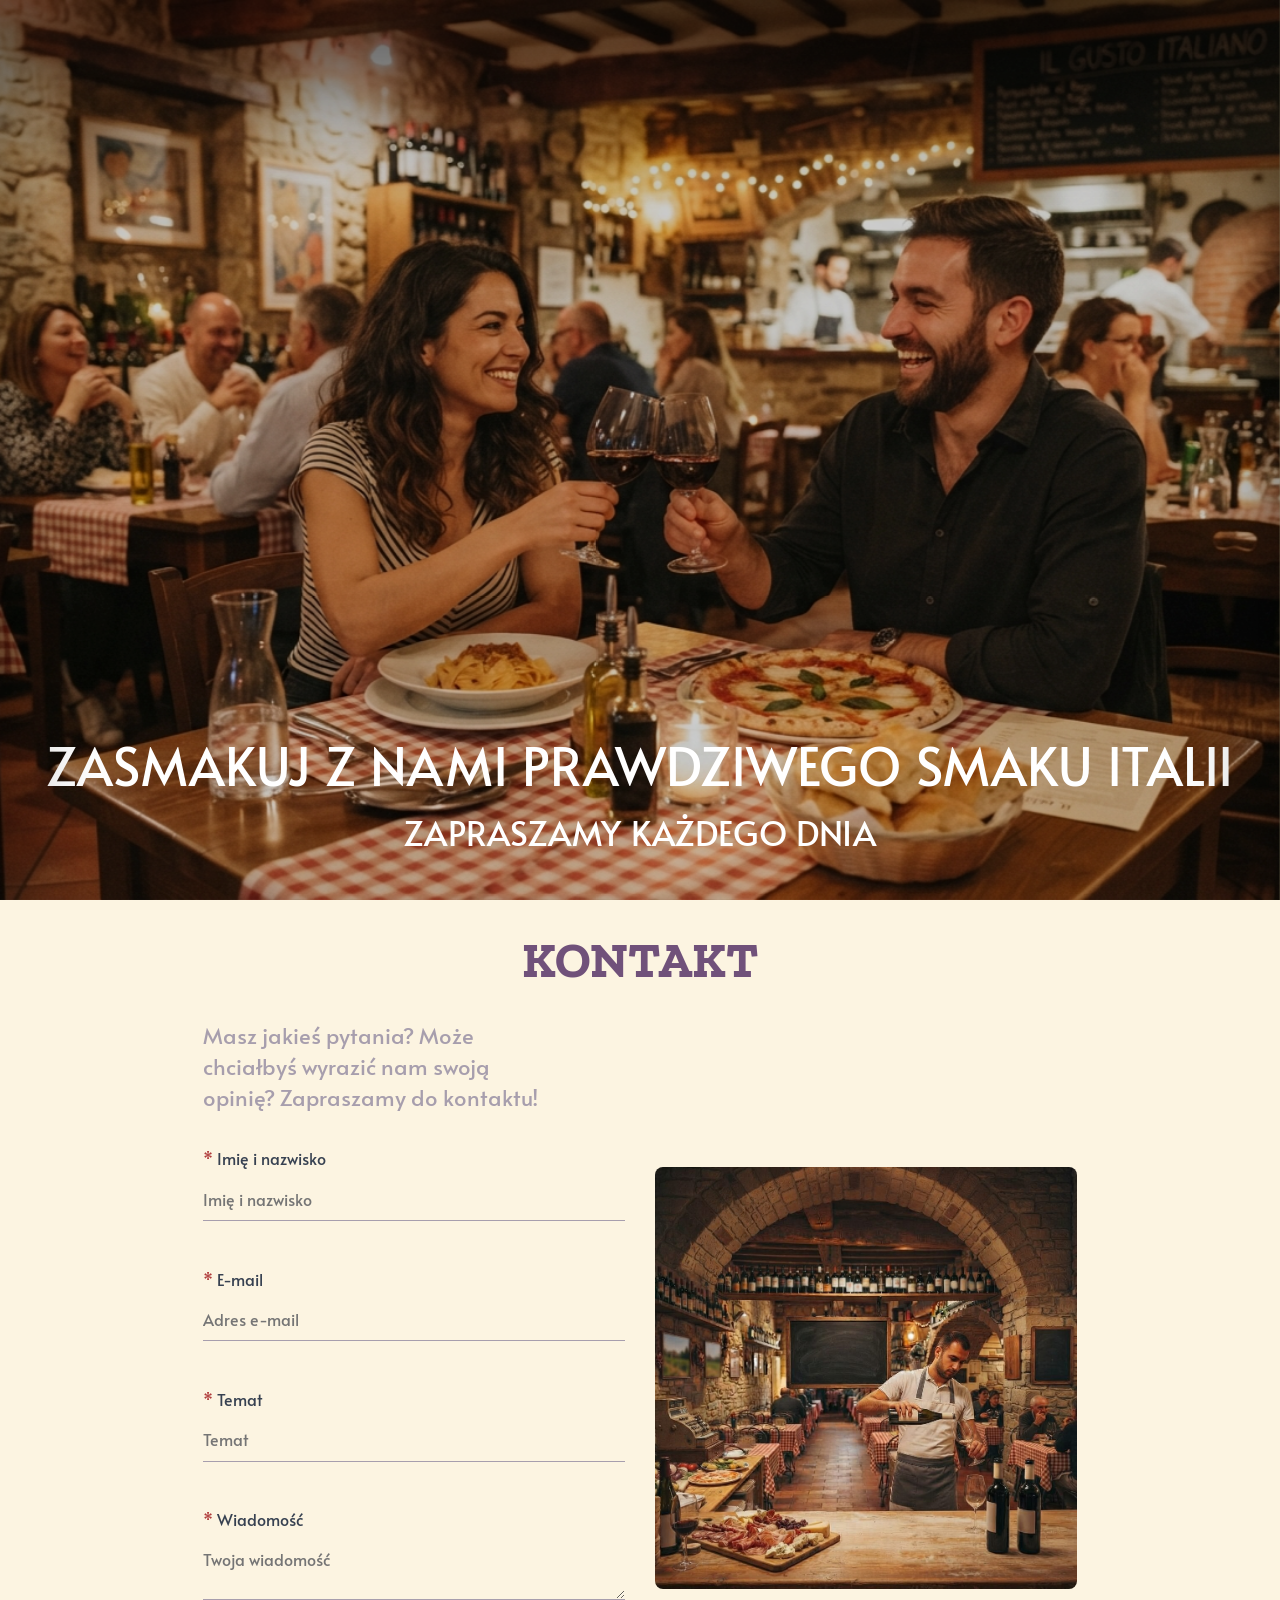
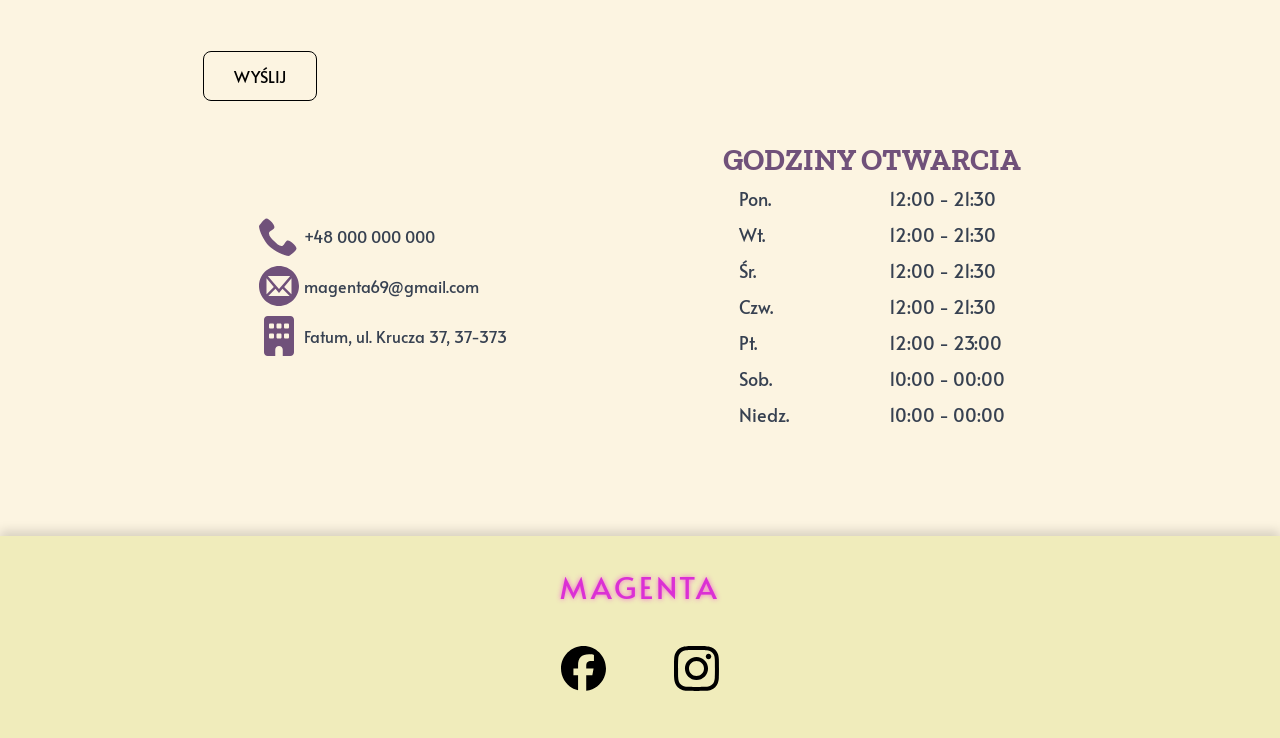
==== kontakt/index.html @ 62979a84 "v1" ====
<!DOCTYPE html>
<html lang="pl-PL">

    <head><meta charset="UTF-8">
        
        <meta name="viewport" content="width=device-width, initial-scale=1">
                    <link rel="stylesheet" href="https://portfoliosj.github.io/Restauracja-MAGENTA/wp-content/plugins/breakdance/plugin/themeless/normalize.min.css">
                <title>MAGENTA – Kontakt – MAGENTA</title>
<meta name="robots" content="max-image-preview:large">


<style id="wp-img-auto-sizes-contain-inline-css">
img:is([sizes=auto i],[sizes^="auto," i]){contain-intrinsic-size:3000px 1500px}
/*# sourceURL=wp-img-auto-sizes-contain-inline-css */
</style>
<style id="wp-emoji-styles-inline-css">

	img.wp-smiley, img.emoji {
		display: inline !important;
		border: none !important;
		box-shadow: none !important;
		height: 1em !important;
		width: 1em !important;
		margin: 0 0.07em !important;
		vertical-align: -0.1em !important;
		background: none !important;
		padding: 0 !important;
	}
/*# sourceURL=wp-emoji-styles-inline-css */
</style>
<style id="wp-block-library-inline-css">
:root{--wp-block-synced-color:#7a00df;--wp-block-synced-color--rgb:122,0,223;--wp-bound-block-color:var(--wp-block-synced-color);--wp-editor-canvas-background:#ddd;--wp-admin-theme-color:#007cba;--wp-admin-theme-color--rgb:0,124,186;--wp-admin-theme-color-darker-10:#006ba1;--wp-admin-theme-color-darker-10--rgb:0,107,160.5;--wp-admin-theme-color-darker-20:#005a87;--wp-admin-theme-color-darker-20--rgb:0,90,135;--wp-admin-border-width-focus:2px}@media (min-resolution:192dpi){:root{--wp-admin-border-width-focus:1.5px}}.wp-element-button{cursor:pointer}:root .has-very-light-gray-background-color{background-color:#eee}:root .has-very-dark-gray-background-color{background-color:#313131}:root .has-very-light-gray-color{color:#eee}:root .has-very-dark-gray-color{color:#313131}:root .has-vivid-green-cyan-to-vivid-cyan-blue-gradient-background{background:linear-gradient(135deg,#00d084,#0693e3)}:root .has-purple-crush-gradient-background{background:linear-gradient(135deg,#34e2e4,#4721fb 50%,#ab1dfe)}:root .has-hazy-dawn-gradient-background{background:linear-gradient(135deg,#faaca8,#dad0ec)}:root .has-subdued-olive-gradient-background{background:linear-gradient(135deg,#fafae1,#67a671)}:root .has-atomic-cream-gradient-background{background:linear-gradient(135deg,#fdd79a,#004a59)}:root .has-nightshade-gradient-background{background:linear-gradient(135deg,#330968,#31cdcf)}:root .has-midnight-gradient-background{background:linear-gradient(135deg,#020381,#2874fc)}:root{--wp--preset--font-size--normal:16px;--wp--preset--font-size--huge:42px}.has-regular-font-size{font-size:1em}.has-larger-font-size{font-size:2.625em}.has-normal-font-size{font-size:var(--wp--preset--font-size--normal)}.has-huge-font-size{font-size:var(--wp--preset--font-size--huge)}:root .has-text-align-center{text-align:center}:root .has-text-align-left{text-align:left}:root .has-text-align-right{text-align:right}.has-fit-text{white-space:nowrap!important}#end-resizable-editor-section{display:none}.aligncenter{clear:both}.items-justified-left{justify-content:flex-start}.items-justified-center{justify-content:center}.items-justified-right{justify-content:flex-end}.items-justified-space-between{justify-content:space-between}.screen-reader-text{word-wrap:normal!important;border:0;clip-path:inset(50%);height:1px;margin:-1px;overflow:hidden;padding:0;position:absolute;width:1px;word-break:normal!important}.screen-reader-text:focus{background-color:#ddd;clip-path:none;color:#444;display:block;font-size:1em;height:auto;left:5px;line-height:normal;padding:15px 23px 14px;text-decoration:none;top:5px;width:auto;z-index:100000}html :where(.has-border-color){border-style:solid}html :where([style^=border-color],[style*=";border-color"],[style*="; border-color"]){border-style:solid}html :where([style^=border-top-color],[style*=";border-top-color"],[style*="; border-top-color"]){border-top-style:solid}html :where([style^=border-right-color],[style*=";border-right-color"],[style*="; border-right-color"]){border-right-style:solid}html :where([style^=border-bottom-color],[style*=";border-bottom-color"],[style*="; border-bottom-color"]){border-bottom-style:solid}html :where([style^=border-left-color],[style*=";border-left-color"],[style*="; border-left-color"]){border-left-style:solid}html :where([style^=border-width],[style*=";border-width"],[style*="; border-width"]){border-style:solid}html :where([style^=border-top-width],[style*=";border-top-width"],[style*="; border-top-width"]){border-top-style:solid}html :where([style^=border-right-width],[style*=";border-right-width"],[style*="; border-right-width"]){border-right-style:solid}html :where([style^=border-bottom-width],[style*=";border-bottom-width"],[style*="; border-bottom-width"]){border-bottom-style:solid}html :where([style^=border-left-width],[style*=";border-left-width"],[style*="; border-left-width"]){border-left-style:solid}html :where(img[class*=wp-image-]){height:auto;max-width:100%}:where(figure){margin:0 0 1em}html :where(.is-position-sticky){--wp-admin--admin-bar--position-offset:var(--wp-admin--admin-bar--height,0px)}@media screen and (max-width:600px){html :where(.is-position-sticky){--wp-admin--admin-bar--position-offset:0px}}
/*# sourceURL=/wp-includes/css/dist/block-library/common.min.css */
</style>
<style id="classic-theme-styles-inline-css">
/*! This file is auto-generated */
.wp-block-button__link{color:#fff;background-color:#32373c;border-radius:9999px;box-shadow:none;text-decoration:none;padding:calc(.667em + 2px) calc(1.333em + 2px);font-size:1.125em}.wp-block-file__button{background:#32373c;color:#fff;text-decoration:none}
/*# sourceURL=/wp-includes/css/classic-themes.min.css */
</style>


<link rel="stylesheet" id="foobox-free-min-css" href="https://portfoliosj.github.io/Restauracja-MAGENTA/wp-content/plugins/foobox-image-lightbox/free/css/foobox.free.min.css?ver=2.8.5" media="all">
<script id="jquery-core-js" src="https://portfoliosj.github.io/Restauracja-MAGENTA/wp-includes/js/jquery/jquery.min.js?ver=3.7.1"></script>
<script id="jquery-migrate-js" src="https://portfoliosj.github.io/Restauracja-MAGENTA/wp-includes/js/jquery/jquery-migrate.min.js?ver=3.4.1"></script>
<script id="foobox-free-min-js-before">
/* Run FooBox FREE (v2.8.5) */
var FOOBOX = window.FOOBOX = {
	ready: true,
	disableOthers: false,
	o: {wordpress: { enabled: true }, countMessage:'image %index of %total', captions: { dataTitle: ["captionTitle","title"], dataDesc: ["captionDesc","description"] }, rel: '', excludes:'.fbx-link,.nofoobox,.nolightbox,a[href*="pinterest.com/pin/create/button/"]', affiliate : { enabled: false }},
	selectors: [
		".gallery", ".wp-block-gallery", ".wp-caption", ".wp-block-image", "a:has(img[class*=wp-image-])", ".foobox"
	],
	pre: function( $ ){
		// Custom JavaScript (Pre)
		
	},
	post: function( $ ){
		// Custom JavaScript (Post)
		
		// Custom Captions Code
		
	},
	custom: function( $ ){
		// Custom Extra JS
		
	}
};
//# sourceURL=foobox-free-min-js-before
</script>
<script id="foobox-free-min-js" src="https://portfoliosj.github.io/Restauracja-MAGENTA/wp-content/plugins/foobox-image-lightbox/free/js/foobox.free.min.js?ver=2.8.5"></script>
<link rel="EditURI" type="application/rsd+xml" title="RSD" href="https://portfoliosj.github.io/Restauracja-MAGENTA/xmlrpc.php?rsd">
<meta name="generator" content="WordPress 7.1.3">
<link rel="canonical" href="https://portfoliosj.github.io/Restauracja-MAGENTA/kontakt/">
<link rel="shortlink" href="https://portfoliosj.github.io/Restauracja-MAGENTA/?p=93">
<!-- [HEADER ASSETS] -->
<link rel="stylesheet" href="https://portfoliosj.github.io/Restauracja-MAGENTA/wp-content/plugins/breakdance/subplugins/breakdance-elements/dependencies-files/breakdance-fancy-background@1/fancy-background.css?bd_ver=2.8.3">
<link rel="stylesheet" href="https://fonts.googleapis.com/css2?family=Alata:ital,wght@0,100;0,200;0,300;0,400;0,500;0,600;0,700;0,800;0,900;1,100;1,200;1,300;1,400;1,500;1,600;1,700;1,800;1,900&amp;family=Zilla%20Slab:ital,wght@0,100;0,200;0,300;0,400;0,500;0,600;0,700;0,800;0,900;1,100;1,200;1,300;1,400;1,500;1,600;1,700;1,800;1,900&amp;display=swap">

<link rel="stylesheet" href="https://portfoliosj.github.io/Restauracja-MAGENTA/wp-content/uploads/breakdance/css/post-93-defaults.css?v=ee587053d0c31932389f8950aab80bf2">

<link rel="stylesheet" href="https://portfoliosj.github.io/Restauracja-MAGENTA/wp-content/uploads/breakdance/css/global-settings.css?v=1c779f2e57ecacdc79f37969799a3d61">

<link rel="stylesheet" href="https://portfoliosj.github.io/Restauracja-MAGENTA/wp-content/uploads/breakdance/css/presets.css?v=2e33ef47840b4ff902d7d8c7f5ceca90">

<link rel="stylesheet" href="https://portfoliosj.github.io/Restauracja-MAGENTA/wp-content/uploads/breakdance/css/post-93.css?v=65d6ea469371edbc947ab675342d1181">
<!-- [/EOF HEADER ASSETS] -->
    </head>
    
    <body class="wp-singular page-template-default page page-id-93 wp-theme-breakdance-zero breakdance">
                    <a href="#bde-main" class="bde-skip-link">Skip to main content</a>
        <main id="bde-main"><section id="obraz-sekcja" class="bde-section-93-107 bde-section">
              
  
  
	

  <div class="section-background-overlay"></div>


<div class="section-container"><img class="bde-image2-93-200 bde-image2" src="https://portfoliosj.github.io/Restauracja-MAGENTA/wp-content/uploads/2026/09/zdjecie1.jpg" alt="Nasza restauracja" loading="lazy" srcset="https://portfoliosj.github.io/Restauracja-MAGENTA/wp-content/uploads/2026/09/zdjecie1.jpg 1408w, https://portfoliosj.github.io/Restauracja-MAGENTA/wp-content/uploads/2026/09/zdjecie1-300x164.jpg 300w, https://portfoliosj.github.io/Restauracja-MAGENTA/wp-content/uploads/2026/09/zdjecie1-1024x559.jpg 1024w, https://portfoliosj.github.io/Restauracja-MAGENTA/wp-content/uploads/2026/09/zdjecie1-768x419.jpg 768w" sizes="(max-width: 1408px) 100vw, 1408px" data-parallax="true"><div class="bde-div-93-196 bde-div">
  
  
	



<div class="bde-text-93-110 bde-text">
Zasmakuj z nami prawdziwego smaku italii
</div><div class="bde-text-93-112 bde-text">
Zapraszamy każdego dnia
</div>
</div></div>
</section><section class="bde-section-93-202 bde-section" data-parallax="true">
  
  
	



<div class="section-container"><div class="bde-div-93-222 bde-div">
  
  
	



<div class="bde-div-93-224 bde-div">
  
  
	



<div class="bde-text-93-205 bde-text">
Magenta
</div>
</div><div class="bde-div-93-225 bde-div">
  
  
	



<div class="bde-button-93-332 bde-button">
        
    
    
    
    
            
                    
            
            

    
    
    
    
    
    <a class="breakdance-link button-atom button-atom--custom bde-button__button" href="https://portfoliosj.github.io/Restauracja-MAGENTA/menu/" target="_self" data-type="url">

    
        <span class="button-atom__text">Menu</span>

        
        
                </a>

    


</div><div class="bde-button-93-333 bde-button">
        
    
    
    
    
            
                    
            
            

    
    
    
    
    
    <a class="breakdance-link button-atom button-atom--custom bde-button__button" href="https://portfoliosj.github.io/Restauracja-MAGENTA/" target="_self" data-type="url">

    
        <span class="button-atom__text">O nas</span>

        
        
                </a>

    


</div><div class="bde-button-93-334 bde-button">
        
    
    
    
    
            
                    
            
            

    
    
    
    
    
    <a class="breakdance-link button-atom button-atom--custom bde-button__button" href="https://portfoliosj.github.io/Restauracja-MAGENTA/galeria/" target="_self" data-type="url">

    
        <span class="button-atom__text">Galeria</span>

        
        
                </a>

    


</div><div class="bde-button-93-335 bde-button">
        
    
    
    
    
            
                    
            
            

    
    
    
    
    
    <a class="breakdance-link button-atom button-atom--custom bde-button__button" href="https://portfoliosj.github.io/Restauracja-MAGENTA/kontakt/" target="_self" data-type="url">

    
        <span class="button-atom__text">Kontakt</span>

        
        
                </a>

    


</div>
</div>
</div></div>
</section><section class="bde-section-93-124 bde-section">
  
  
	



<div class="section-container"><div class="bde-text-93-125 bde-text">
Kontakt
</div><div class="bde-div-93-326 bde-div">
  
  
	



<div class="bde-div-93-327 bde-div">
  
  
	



<div class="bde-text-93-322 bde-text">
Masz jakieś pytania? Może chciałbyś wyrazić nam swoją opinię? Zapraszamy do kontaktu!
</div><div class="bde-supacode-block-93-338 bde-supacode-block">
  <form action="https://formspree.io/f/xljgpngq" method="POST">
  <label>
    Imię i nazwisko
    <br>
    <input type="text" name="imienazwisko" class="rubryka" placeholder="Imię i nazwisko" required>
  </label>
  <br>
  <label>
    E-mail
    <br>
    <input type="email" name="email" class="rubryka" placeholder="Adres e-mail" required>
  </label>
  <br>
  <label>
    Temat
    <br>
    <input type="text" name="wiadomosc" class="rubryka" placeholder="Temat" required>
  </label>
  <br>
  <label>
    Wiadomość
    <br>
    <textarea name="message" class="rubryka" placeholder="Twoja wiadomość" required></textarea>
  </label>
  <br>
  <button type="submit" class="wyslij">Wyślij</button>
</form>

    </div>
</div><img class="bde-image2-93-325 bde-image2" src="https://portfoliosj.github.io/Restauracja-MAGENTA/wp-content/uploads/2026/10/3-e1791217808745.jpg" loading="lazy" srcset="https://portfoliosj.github.io/Restauracja-MAGENTA/wp-content/uploads/2026/10/3-e1791217808745.jpg 1007w, https://portfoliosj.github.io/Restauracja-MAGENTA/wp-content/uploads/2026/10/3-e1791217808745-300x300.jpg 300w, https://portfoliosj.github.io/Restauracja-MAGENTA/wp-content/uploads/2026/10/3-e1791217808745-150x150.jpg 150w, https://portfoliosj.github.io/Restauracja-MAGENTA/wp-content/uploads/2026/10/3-e1791217808745-768x768.jpg 768w" sizes="(max-width: 1007px) 100vw, 1007px">
</div><div class="bde-div-93-305 bde-div">
  
  
	



<div class="bde-div-93-306 bde-div">
  
  
	



<div class="bde-div-93-307 bde-div">
  
  
	



<div class="bde-icon-93-308 bde-icon">

    
            <div class="bde-icon-icon breakdance-icon-atom">
    
                    <svg xmlns="http://www.w3.org/2000/svg" id="icon-phone" viewbox="0 0 32 32">
<path d="M22 20c-2 2-2 4-4 4s-4-2-6-4-4-4-4-6 2-2 4-4-4-8-6-8-6 6-6 6c0 4 4.109 12.109 8 16s12 8 16 8c0 0 6-4 6-6s-6-8-8-6z"></path>
</svg>
        
        
        
            </div>
    


</div><div class="bde-text-93-309 bde-text">
+48 000 000 000
</div>
</div><div class="bde-div-93-310 bde-div">
  
  
	



<div class="bde-icon-93-311 bde-icon">

    
            <div class="bde-icon-icon breakdance-icon-atom">
    
                    <svg xmlns="http://www.w3.org/2000/svg" id="icon-mail4" viewbox="0 0 32 32">
<path d="M16 0c-8.837 0-16 7.163-16 16s7.163 16 16 16 16-7.163 16-16-7.163-16-16-16zM8 8h16c0.286 0 0.563 0.061 0.817 0.177l-8.817 10.286-8.817-10.287c0.254-0.116 0.531-0.177 0.817-0.177zM6 22v-12c0-0.042 0.002-0.084 0.004-0.125l5.864 6.842-5.8 5.8c-0.045-0.167-0.069-0.34-0.069-0.517zM24 24h-16c-0.177 0-0.35-0.024-0.517-0.069l5.691-5.691 2.826 3.297 2.826-3.297 5.691 5.691c-0.167 0.045-0.34 0.069-0.517 0.069zM26 22c0 0.177-0.024 0.35-0.069 0.517l-5.8-5.8 5.865-6.842c0.003 0.041 0.004 0.083 0.004 0.125v12z"></path>
</svg>
        
        
        
            </div>
    


</div><div class="bde-text-93-312 bde-text">
magenta69@gmail.com
</div>
</div><div class="bde-div-93-313 bde-div">
  
  
	



<div class="bde-icon-93-314 bde-icon">

    
            <div class="bde-icon-icon breakdance-icon-atom">
    
                    <svg xmlns="http://www.w3.org/2000/svg" viewbox="0 0 384 512"><!--! Font Awesome Free 6.5.1 by @fontawesome - https://fontawesome.com License - https://fontawesome.com/license/free (Icons: CC BY 4.0, Fonts: SIL OFL 1.1, Code: MIT License) Copyright 2023 Fonticons, Inc. --><path d="M48 0C21.5 0 0 21.5 0 48V464c0 26.5 21.5 48 48 48h96V432c0-26.5 21.5-48 48-48s48 21.5 48 48v80h96c26.5 0 48-21.5 48-48V48c0-26.5-21.5-48-48-48H48zM64 240c0-8.8 7.2-16 16-16h32c8.8 0 16 7.2 16 16v32c0 8.8-7.2 16-16 16H80c-8.8 0-16-7.2-16-16V240zm112-16h32c8.8 0 16 7.2 16 16v32c0 8.8-7.2 16-16 16H176c-8.8 0-16-7.2-16-16V240c0-8.8 7.2-16 16-16zm80 16c0-8.8 7.2-16 16-16h32c8.8 0 16 7.2 16 16v32c0 8.8-7.2 16-16 16H272c-8.8 0-16-7.2-16-16V240zM80 96h32c8.8 0 16 7.2 16 16v32c0 8.8-7.2 16-16 16H80c-8.8 0-16-7.2-16-16V112c0-8.8 7.2-16 16-16zm80 16c0-8.8 7.2-16 16-16h32c8.8 0 16 7.2 16 16v32c0 8.8-7.2 16-16 16H176c-8.8 0-16-7.2-16-16V112zM272 96h32c8.8 0 16 7.2 16 16v32c0 8.8-7.2 16-16 16H272c-8.8 0-16-7.2-16-16V112c0-8.8 7.2-16 16-16z"></path></svg>
        
        
        
            </div>
    


</div><div class="bde-text-93-315 bde-text">
Fatum, ul. Krucza 37, 37-373
</div>
</div>
</div><div class="bde-div-93-316 bde-div">
  
  
	



<div class="bde-text-93-317 bde-text">
Godziny otwarcia
</div><div class="bde-div-93-318 bde-div">
  
  
	



<div class="bde-text-93-319 bde-text">
Pon.<br>Wt.<br>Śr.<br>Czw.<br>Pt.<br>Sob.<br>Niedz.<br>
</div><div class="bde-div-93-320 bde-div">
  
  
	



<div class="bde-text-93-321 bde-text">
12:00 - 21:30<br>12:00 - 21:30<br>12:00 - 21:30<br>12:00 - 21:30<br>12:00 - 23:00<br>10:00 - 00:00<br>10:00 - 00:00
</div>
</div>
</div>
</div>
</div></div>
</section><section class="bde-section-93-146 bde-section">
  
  
	



<div class="section-container"><div class="bde-text-93-147 bde-text" data-parallax="false">
MAGENTA
</div><div class="bde-div-93-150 bde-div">
  
  
	



<div class="bde-button-93-149 bde-button">
        
    
    
    
    
            
            <button type="button" class="button-atom button-atom--custom bde-button__button">
    
        <span class="button-atom__text">‎ </span>

                            
        
            </button>
    


</div><div class="bde-button-93-148 bde-button">
        
    
    
    
    
            
            <button type="button" class="button-atom button-atom--custom bde-button__button">
    
        <span class="button-atom__text">‎ </span>

                            
        
            </button>
    


</div>
</div></div>
</section></main>        <script type="speculationrules">
{"prefetch":[{"source":"document","where":{"and":[{"href_matches":"/*"},{"not":{"href_matches":["/wp-*.php","/wp-admin/*","/wp-content/uploads/*","/wp-content/*","/wp-content/plugins/*","\\\\Users\\\\szymo\\\\Local Sites\\\\moj-test\\\\app\\\\public\\\\wp-content\\\\plugins\\\\breakdance/plugin/themeless/themes/breakdance-zero/*","/*\\?(.+)"]}},{"not":{"selector_matches":"a[rel~=\"nofollow\"]"}},{"not":{"selector_matches":".no-prefetch, .no-prefetch a"}}]},"eagerness":"conservative"}]}
</script>
<style id="global-styles-inline-css">
:root{--wp--preset--aspect-ratio--square: 1;--wp--preset--aspect-ratio--4-3: 4/3;--wp--preset--aspect-ratio--3-4: 3/4;--wp--preset--aspect-ratio--3-2: 3/2;--wp--preset--aspect-ratio--2-3: 2/3;--wp--preset--aspect-ratio--16-9: 16/9;--wp--preset--aspect-ratio--9-16: 9/16;--wp--preset--color--black: #000000;--wp--preset--color--cyan-bluish-gray: #abb8c3;--wp--preset--color--white: #ffffff;--wp--preset--color--pale-pink: #f78da7;--wp--preset--color--vivid-red: #cf2e2e;--wp--preset--color--luminous-vivid-orange: #ff6900;--wp--preset--color--luminous-vivid-amber: #fcb900;--wp--preset--color--light-green-cyan: #7bdcb5;--wp--preset--color--vivid-green-cyan: #00d084;--wp--preset--color--pale-cyan-blue: #8ed1fc;--wp--preset--color--vivid-cyan-blue: #0693e3;--wp--preset--color--vivid-purple: #9b51e0;--wp--preset--gradient--vivid-cyan-blue-to-vivid-purple: linear-gradient(135deg,rgb(6,147,227) 0%,rgb(155,81,224) 100%);--wp--preset--gradient--light-green-cyan-to-vivid-green-cyan: linear-gradient(135deg,rgb(122,220,180) 0%,rgb(0,208,130) 100%);--wp--preset--gradient--luminous-vivid-amber-to-luminous-vivid-orange: linear-gradient(135deg,rgb(252,185,0) 0%,rgb(255,105,0) 100%);--wp--preset--gradient--luminous-vivid-orange-to-vivid-red: linear-gradient(135deg,rgb(255,105,0) 0%,rgb(207,46,46) 100%);--wp--preset--gradient--very-light-gray-to-cyan-bluish-gray: linear-gradient(135deg,rgb(238,238,238) 0%,rgb(169,184,195) 100%);--wp--preset--gradient--cool-to-warm-spectrum: linear-gradient(135deg,rgb(74,234,220) 0%,rgb(151,120,209) 20%,rgb(207,42,186) 40%,rgb(238,44,130) 60%,rgb(251,105,98) 80%,rgb(254,248,76) 100%);--wp--preset--gradient--blush-light-purple: linear-gradient(135deg,rgb(255,206,236) 0%,rgb(152,150,240) 100%);--wp--preset--gradient--blush-bordeaux: linear-gradient(135deg,rgb(254,205,165) 0%,rgb(254,45,45) 50%,rgb(107,0,62) 100%);--wp--preset--gradient--luminous-dusk: linear-gradient(135deg,rgb(255,203,112) 0%,rgb(199,81,192) 50%,rgb(65,88,208) 100%);--wp--preset--gradient--pale-ocean: linear-gradient(135deg,rgb(255,245,203) 0%,rgb(182,227,212) 50%,rgb(51,167,181) 100%);--wp--preset--gradient--electric-grass: linear-gradient(135deg,rgb(202,248,128) 0%,rgb(113,206,126) 100%);--wp--preset--gradient--midnight: linear-gradient(135deg,rgb(2,3,129) 0%,rgb(40,116,252) 100%);--wp--preset--font-size--small: 13px;--wp--preset--font-size--medium: 20px;--wp--preset--font-size--large: 36px;--wp--preset--font-size--x-large: 42px;--wp--preset--spacing--20: 0.44rem;--wp--preset--spacing--30: 0.67rem;--wp--preset--spacing--40: 1rem;--wp--preset--spacing--50: 1.5rem;--wp--preset--spacing--60: 2.25rem;--wp--preset--spacing--70: 3.38rem;--wp--preset--spacing--80: 5.06rem;--wp--preset--shadow--natural: 6px 6px 9px rgba(0, 0, 0, 0.2);--wp--preset--shadow--deep: 12px 12px 50px rgba(0, 0, 0, 0.4);--wp--preset--shadow--sharp: 6px 6px 0px rgba(0, 0, 0, 0.2);--wp--preset--shadow--outlined: 6px 6px 0px -3px rgb(255, 255, 255), 6px 6px rgb(0, 0, 0);--wp--preset--shadow--crisp: 6px 6px 0px rgb(0, 0, 0);}.wp-block-button{--wp--preset--dimension--25: 25%;--wp--preset--dimension--50: 50%;--wp--preset--dimension--75: 75%;--wp--preset--dimension--100: 100%;}:where(body) { margin: 0; }:where(.is-layout-flex){gap: 0.5em;}:where(.is-layout-grid){gap: 0.5em;}body .is-layout-flex{display: flex;}.is-layout-flex{flex-wrap: wrap;align-items: center;}.is-layout-flex > :is(*, div){margin: 0;}body .is-layout-grid{display: grid;}.is-layout-grid > :is(*, div){margin: 0;}body{padding-top: 0px;padding-right: 0px;padding-bottom: 0px;padding-left: 0px;}:root :where(.wp-element-button, .wp-block-button__link){background-color: #32373c;border-width: 0;color: #fff;font-family: inherit;font-size: inherit;font-style: inherit;font-weight: inherit;letter-spacing: inherit;line-height: inherit;padding-top: calc(0.667em + 2px);padding-right: calc(1.333em + 2px);padding-bottom: calc(0.667em + 2px);padding-left: calc(1.333em + 2px);text-decoration: none;text-transform: inherit;}.has-black-color{color: var(--wp--preset--color--black) !important;}.has-cyan-bluish-gray-color{color: var(--wp--preset--color--cyan-bluish-gray) !important;}.has-white-color{color: var(--wp--preset--color--white) !important;}.has-pale-pink-color{color: var(--wp--preset--color--pale-pink) !important;}.has-vivid-red-color{color: var(--wp--preset--color--vivid-red) !important;}.has-luminous-vivid-orange-color{color: var(--wp--preset--color--luminous-vivid-orange) !important;}.has-luminous-vivid-amber-color{color: var(--wp--preset--color--luminous-vivid-amber) !important;}.has-light-green-cyan-color{color: var(--wp--preset--color--light-green-cyan) !important;}.has-vivid-green-cyan-color{color: var(--wp--preset--color--vivid-green-cyan) !important;}.has-pale-cyan-blue-color{color: var(--wp--preset--color--pale-cyan-blue) !important;}.has-vivid-cyan-blue-color{color: var(--wp--preset--color--vivid-cyan-blue) !important;}.has-vivid-purple-color{color: var(--wp--preset--color--vivid-purple) !important;}.has-black-background-color{background-color: var(--wp--preset--color--black) !important;}.has-cyan-bluish-gray-background-color{background-color: var(--wp--preset--color--cyan-bluish-gray) !important;}.has-white-background-color{background-color: var(--wp--preset--color--white) !important;}.has-pale-pink-background-color{background-color: var(--wp--preset--color--pale-pink) !important;}.has-vivid-red-background-color{background-color: var(--wp--preset--color--vivid-red) !important;}.has-luminous-vivid-orange-background-color{background-color: var(--wp--preset--color--luminous-vivid-orange) !important;}.has-luminous-vivid-amber-background-color{background-color: var(--wp--preset--color--luminous-vivid-amber) !important;}.has-light-green-cyan-background-color{background-color: var(--wp--preset--color--light-green-cyan) !important;}.has-vivid-green-cyan-background-color{background-color: var(--wp--preset--color--vivid-green-cyan) !important;}.has-pale-cyan-blue-background-color{background-color: var(--wp--preset--color--pale-cyan-blue) !important;}.has-vivid-cyan-blue-background-color{background-color: var(--wp--preset--color--vivid-cyan-blue) !important;}.has-vivid-purple-background-color{background-color: var(--wp--preset--color--vivid-purple) !important;}.has-black-border-color{border-color: var(--wp--preset--color--black) !important;}.has-cyan-bluish-gray-border-color{border-color: var(--wp--preset--color--cyan-bluish-gray) !important;}.has-white-border-color{border-color: var(--wp--preset--color--white) !important;}.has-pale-pink-border-color{border-color: var(--wp--preset--color--pale-pink) !important;}.has-vivid-red-border-color{border-color: var(--wp--preset--color--vivid-red) !important;}.has-luminous-vivid-orange-border-color{border-color: var(--wp--preset--color--luminous-vivid-orange) !important;}.has-luminous-vivid-amber-border-color{border-color: var(--wp--preset--color--luminous-vivid-amber) !important;}.has-light-green-cyan-border-color{border-color: var(--wp--preset--color--light-green-cyan) !important;}.has-vivid-green-cyan-border-color{border-color: var(--wp--preset--color--vivid-green-cyan) !important;}.has-pale-cyan-blue-border-color{border-color: var(--wp--preset--color--pale-cyan-blue) !important;}.has-vivid-cyan-blue-border-color{border-color: var(--wp--preset--color--vivid-cyan-blue) !important;}.has-vivid-purple-border-color{border-color: var(--wp--preset--color--vivid-purple) !important;}.has-vivid-cyan-blue-to-vivid-purple-gradient-background{background: var(--wp--preset--gradient--vivid-cyan-blue-to-vivid-purple) !important;}.has-light-green-cyan-to-vivid-green-cyan-gradient-background{background: var(--wp--preset--gradient--light-green-cyan-to-vivid-green-cyan) !important;}.has-luminous-vivid-amber-to-luminous-vivid-orange-gradient-background{background: var(--wp--preset--gradient--luminous-vivid-amber-to-luminous-vivid-orange) !important;}.has-luminous-vivid-orange-to-vivid-red-gradient-background{background: var(--wp--preset--gradient--luminous-vivid-orange-to-vivid-red) !important;}.has-very-light-gray-to-cyan-bluish-gray-gradient-background{background: var(--wp--preset--gradient--very-light-gray-to-cyan-bluish-gray) !important;}.has-cool-to-warm-spectrum-gradient-background{background: var(--wp--preset--gradient--cool-to-warm-spectrum) !important;}.has-blush-light-purple-gradient-background{background: var(--wp--preset--gradient--blush-light-purple) !important;}.has-blush-bordeaux-gradient-background{background: var(--wp--preset--gradient--blush-bordeaux) !important;}.has-luminous-dusk-gradient-background{background: var(--wp--preset--gradient--luminous-dusk) !important;}.has-pale-ocean-gradient-background{background: var(--wp--preset--gradient--pale-ocean) !important;}.has-electric-grass-gradient-background{background: var(--wp--preset--gradient--electric-grass) !important;}.has-midnight-gradient-background{background: var(--wp--preset--gradient--midnight) !important;}.has-small-font-size{font-size: var(--wp--preset--font-size--small) !important;}.has-medium-font-size{font-size: var(--wp--preset--font-size--medium) !important;}.has-large-font-size{font-size: var(--wp--preset--font-size--large) !important;}.has-x-large-font-size{font-size: var(--wp--preset--font-size--x-large) !important;}
/*# sourceURL=global-styles-inline-css */
</style>
<script id="wp-emoji-settings" type="application/json">
{"baseUrl":"https://s.w.org/images/core/emoji/17.0.2/72x72/","ext":".png","svgUrl":"https://s.w.org/images/core/emoji/17.0.2/svg/","svgExt":".svg","source":{"concatemoji":"https://portfoliosj.github.io/Restauracja-MAGENTA/wp-includes/js/wp-emoji-release.min.js?ver=7.1.3"}}
</script>
<script type="module">
/*! This file is auto-generated */
var e="script#wp-emoji-settings",t=document.querySelector(e);if(!(t instanceof HTMLScriptElement))throw new Error("Element missing: "+e);const r=JSON.parse(t.text),s=(window._wpemojiSettings=r,"wpEmojiSettingsSupports"),o=["flag","emoji"];function i(e){try{var t={supportTests:e,timestamp:(new Date).valueOf()};sessionStorage.setItem(s,JSON.stringify(t))}catch(e){}}function c(e,t,n){e.clearRect(0,0,e.canvas.width,e.canvas.height),e.fillText(t,0,0);t=new Uint32Array(e.getImageData(0,0,e.canvas.width,e.canvas.height).data);e.clearRect(0,0,e.canvas.width,e.canvas.height),e.fillText(n,0,0);const r=new Uint32Array(e.getImageData(0,0,e.canvas.width,e.canvas.height).data);return t.every((e,t)=>e===r[t])}function p(e,t){e.clearRect(0,0,e.canvas.width,e.canvas.height),e.fillText(t,0,0);var n=e.getImageData(16,16,1,1);for(let e=0;e<n.data.length;e++)if(0!==n.data[e])return!1;return!0}function u(e,t,n,r){switch(t){case"flag":return n(e,"\ud83c\udff3\ufe0f\u200d\u26a7\ufe0f","\ud83c\udff3\ufe0f\u200b\u26a7\ufe0f")?!1:!n(e,"\ud83c\udde8\ud83c\uddf6","\ud83c\udde8\u200b\ud83c\uddf6")&&!n(e,"\ud83c\udff4\udb40\udc67\udb40\udc62\udb40\udc65\udb40\udc6e\udb40\udc67\udb40\udc7f","\ud83c\udff4\u200b\udb40\udc67\u200b\udb40\udc62\u200b\udb40\udc65\u200b\udb40\udc6e\u200b\udb40\udc67\u200b\udb40\udc7f");case"emoji":return!r(e,"\ud83e\u1fac8")}return!1}function f(e,t,n,r){let a;const s=(a="undefined"!=typeof WorkerGlobalScope&&self instanceof WorkerGlobalScope?new OffscreenCanvas(300,150):document.createElement("canvas")).getContext("2d",{willReadFrequently:!0}),o=(s.textBaseline="top",s.font="600 32px Arial",{});return e.forEach(e=>{o[e]=t(s,e,n,r)}),o}function a(e){var t=document.createElement("script");t.src=e,t.defer=!0,document.head.appendChild(t)}r.supports={everything:!0,everythingExceptFlag:!0},new Promise(t=>{let n=function(){try{var e=JSON.parse(sessionStorage.getItem(s));if("object"==typeof e&&"number"==typeof e.timestamp&&(new Date).valueOf()<e.timestamp+604800&&"object"==typeof e.supportTests)return e.supportTests}catch(e){}return null}();if(!n){if("undefined"!=typeof Worker&&"undefined"!=typeof OffscreenCanvas&&"undefined"!=typeof URL&&URL.createObjectURL&&"undefined"!=typeof Blob)try{var e="postMessage("+f.toString()+"("+[JSON.stringify(o),u.toString(),c.toString(),p.toString()].join(",")+"));",r=new Blob([e],{type:"text/javascript"});const a=new Worker(URL.createObjectURL(r),{name:"wpTestEmojiSupports"});return void(a.onmessage=e=>{i(n=e.data),a.terminate(),t(n)})}catch(e){}i(n=f(o,u,c,p))}t(n)}).then(e=>{for(const n in e)r.supports[n]=e[n],r.supports.everything=r.supports.everything&&r.supports[n],"flag"!==n&&(r.supports.everythingExceptFlag=r.supports.everythingExceptFlag&&r.supports[n]);var t;r.supports.everythingExceptFlag=r.supports.everythingExceptFlag&&!r.supports.flag,r.supports.everything||((t=r.source||{}).concatemoji?a(t.concatemoji):t.wpemoji&&t.twemoji&&(a(t.twemoji),a(t.wpemoji)))});
//# sourceURL=https://portfoliosj.github.io/Restauracja-MAGENTA/wp-includes/js/wp-emoji-loader.min.js
</script>
<script src='https://portfoliosj.github.io/Restauracja-MAGENTA/wp-content/plugins/breakdance/plugin/global-scripts/breakdance-utils.js?bd_ver=2.8.3' defer></script>
<script src='https://portfoliosj.github.io/Restauracja-MAGENTA/wp-content/plugins/assets4breakdance/dependencies/gsap.min.js?bd_ver=2.8.3' defer></script>
<script src='https://portfoliosj.github.io/Restauracja-MAGENTA/wp-content/plugins/assets4breakdance/dependencies/ScrollTrigger.min.js?bd_ver=2.8.3' defer></script>
<script src='https://portfoliosj.github.io/Restauracja-MAGENTA/wp-content/plugins/breakdance/subplugins/breakdance-elements/dependencies-files/imagesloaded@4/imagesloaded.pkgd.min.js?bd_ver=2.8.3' defer></script>
<script src='https://portfoliosj.github.io/Restauracja-MAGENTA/wp-content/plugins/breakdance/plugin/animations/scrolling/js/blur-plugin.js?bd_ver=2.8.3' defer></script>
<script src='https://portfoliosj.github.io/Restauracja-MAGENTA/wp-content/plugins/breakdance/plugin/animations/scrolling/js/parallax.js?bd_ver=2.8.3' defer></script>
<script>document.addEventListener('DOMContentLoaded', function(){     if (!window.BreakdanceFrontend) {
        window.BreakdanceFrontend = {}
    }

    window.BreakdanceFrontend.data = {"homeUrl":"http:\/\/moj-test.local","ajaxUrl":"https:\/\/portfoliosj.github.io\/Restauracja-MAGENTA\/wp-admin\/admin-ajax.php","elementsPluginUrl":"https:\/\/portfoliosj.github.io\/Restauracja-MAGENTA\/wp-content\/plugins\/breakdance\/subplugins\/breakdance-elements\/","BASE_BREAKPOINT_ID":"breakpoint_base","breakpoints":[{"id":"breakpoint_base","label":"Desktop","defaultPreviewWidth":"100%"},{"id":"breakpoint_tablet_landscape","label":"Tablet Landscape","defaultPreviewWidth":1024,"maxWidth":1119},{"id":"breakpoint_tablet_portrait","label":"Tablet Portrait","defaultPreviewWidth":768,"maxWidth":1023},{"id":"breakpoint_phone_landscape","label":"Phone Landscape","defaultPreviewWidth":480,"maxWidth":767},{"id":"breakpoint_phone_portrait","label":"Phone Portrait","defaultPreviewWidth":400,"maxWidth":479}],"subscriptionMode":"free"} }) </script>
<script>document.addEventListener('DOMContentLoaded', function(){ 
new BreakdanceParallax(
              '.breakdance .bde-image2-93-200',
              {"enabled":true,"y":{"start":{"number":-50,"unit":"%","style":"-50%"},"end":{"number":50,"unit":"%","style":"50%"},"trigger":null,"middle":null},"advanced":{"relative_to":"custom","relative_selector":"#obraz-sekcja"},"x":{"start":null}}
            )
 }) </script>
<script>document.addEventListener('DOMContentLoaded', function(){ 
new BreakdanceParallax(
              '.breakdance .bde-section-93-202',
              {"enabled":true,"opacity":{"start":0,"trigger":[99,100],"end":1,"middle":null}}
            )
 }) </script>
<script>document.addEventListener('DOMContentLoaded', function(){ 

 }) </script>
    </body>

    </html>
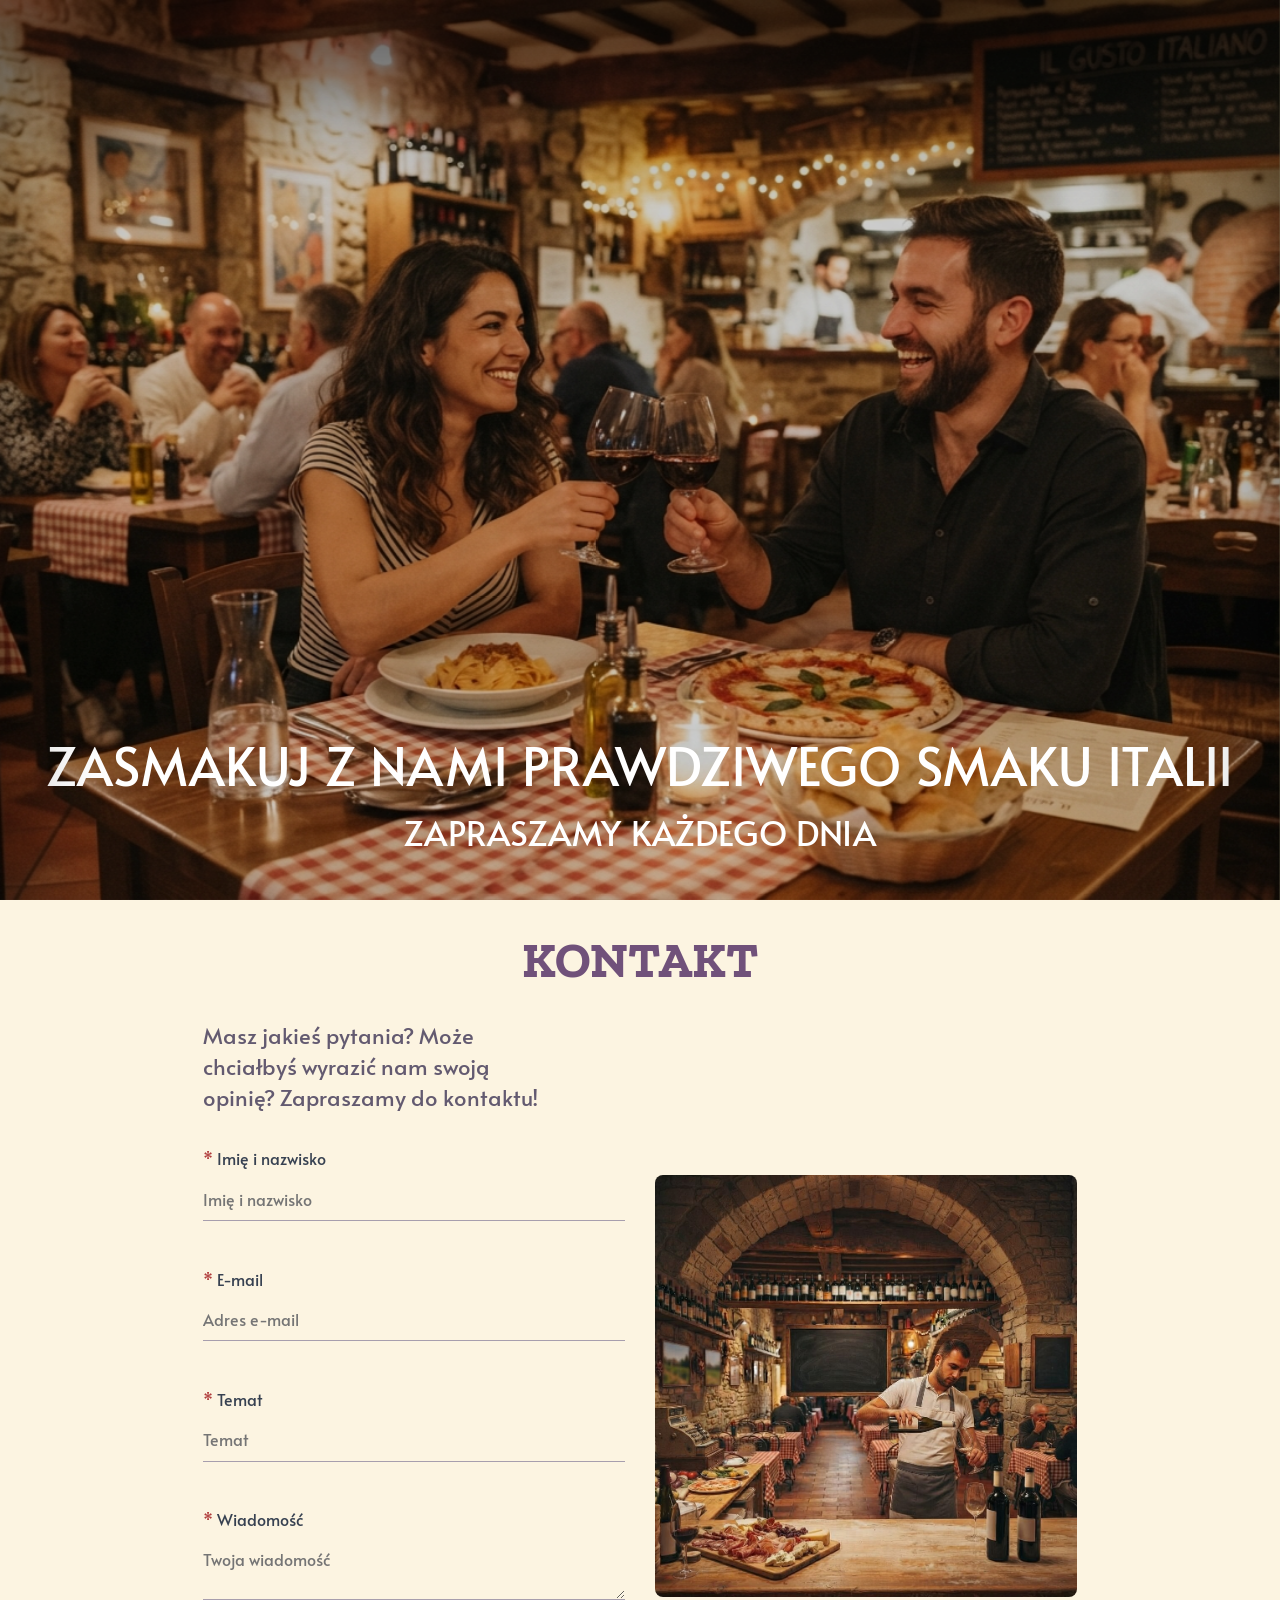
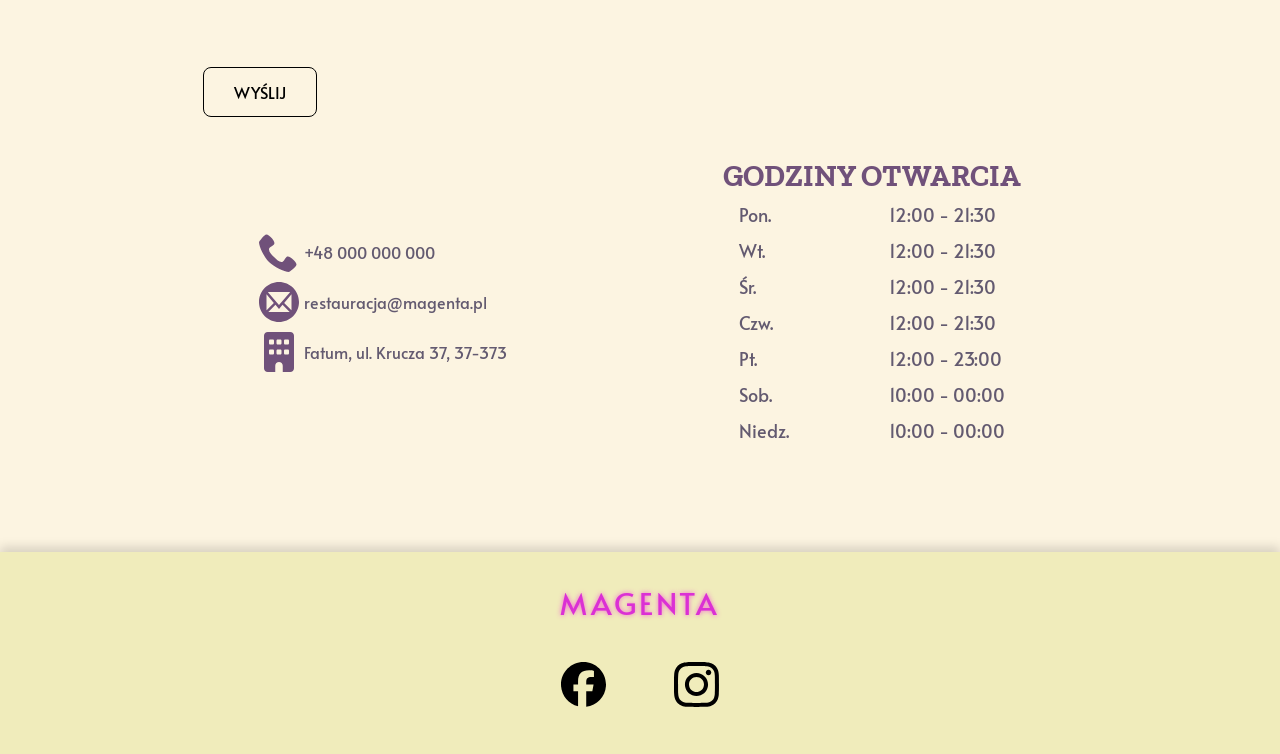
==== commit 4085861d: "v2" ====
--- a/kontakt/index.html
+++ b/kontakt/index.html
@@ -83,7 +83,7 @@
 
 <link rel="stylesheet" href="https://portfoliosj.github.io/Restauracja-MAGENTA/wp-content/uploads/breakdance/css/presets.css?v=2e33ef47840b4ff902d7d8c7f5ceca90">
 
-<link rel="stylesheet" href="https://portfoliosj.github.io/Restauracja-MAGENTA/wp-content/uploads/breakdance/css/post-93.css?v=65d6ea469371edbc947ab675342d1181">
+<link rel="stylesheet" href="https://portfoliosj.github.io/Restauracja-MAGENTA/wp-content/uploads/breakdance/css/post-93.css?v=ee8d67bac03d1d36b8ebccfd6d0eebbe">
 <!-- [/EOF HEADER ASSETS] -->
     </head>
     
@@ -266,7 +266,7 @@
 
 <div class="section-container"><div class="bde-text-93-125 bde-text">
 Kontakt
-</div><div class="bde-div-93-326 bde-div">
+</div><div id="formularz-kontener" class="bde-div-93-326 bde-div">
   
   
 	
@@ -282,37 +282,96 @@
 
 <div class="bde-text-93-322 bde-text">
 Masz jakieś pytania? Może chciałbyś wyrazić nam swoją opinię? Zapraszamy do kontaktu!
-</div><div class="bde-supacode-block-93-338 bde-supacode-block">
-  <form action="https://formspree.io/f/xljgpngq" method="POST">
+</div><div id="contact-form" class="bde-supacode-block-93-338 bde-supacode-block">
+  <form id="wlasciwy-formularz" action="https://formspree.io/f/xljgpngq" method="POST">
   <label>
     Imię i nazwisko
     <br>
-    <input type="text" name="imienazwisko" class="rubryka" placeholder="Imię i nazwisko" required>
+    <input type="text" name="Imie i nazwisko" class="rubryka" placeholder="Imię i nazwisko" required>
   </label>
   <br>
   <label>
     E-mail
     <br>
-    <input type="email" name="email" class="rubryka" placeholder="Adres e-mail" required>
+    <input type="email" name="E-mail" class="rubryka" placeholder="Adres e-mail" required>
   </label>
   <br>
   <label>
     Temat
     <br>
-    <input type="text" name="wiadomosc" class="rubryka" placeholder="Temat" required>
+    <input type="text" name="Temat" class="rubryka" placeholder="Temat" required>
   </label>
   <br>
   <label>
     Wiadomość
     <br>
-    <textarea name="message" class="rubryka" placeholder="Twoja wiadomość" required></textarea>
+    <textarea name="Wiadomosc" class="rubryka" placeholder="Twoja wiadomość" required></textarea>
   </label>
   <br>
+  <p id="form-status" role="status" aria-live="polite"></p>
   <button type="submit" class="wyslij">Wyślij</button>
 </form>
 
+<script>
+  document.addEventListener("DOMContentLoaded", function () {
+   const form = document.querySelector("#wlasciwy-formularz");
+    const container = document.querySelector("#formularz-kontener");
+    const success = document.querySelector("#formularz-sukces");
+
+    console.log("Formularz:", form);
+    console.log("Kontener:", container);
+    console.log("Sukces:", success);
+
+    if (!form || !container || !success) {
+      console.error("Brakuje któregoś elementu formularza.");
+      return;
+    }
+
+    const status = form.querySelector("#form-status");
+    const button = form.querySelector('button[type="submit"]');
+
+    form.addEventListener("submit", async function (event) {
+      event.preventDefault();
+
+      button.disabled = true;
+      if (status) status.textContent = "Wysyłanie wiadomości...";
+
+      try {
+        const response = await fetch(form.action, {
+          method: "POST",
+          body: new FormData(form),
+          headers: { Accept: "application/json" }
+        });
+
+        if (!response.ok) {
+          throw new Error("Błąd HTTP: " + response.status);
+        }
+
+        container.style.display = "none";
+        success.style.display = "block";
+      } catch (error) {
+        console.error("Błąd wysyłania:", error);
+        if (status) {
+          status.textContent = "Nie udało się wysłać wiadomości. Spróbuj ponownie.";
+        }
+        button.disabled = false;
+      }
+    });
+  });
+</script>
+
     </div>
 </div><img class="bde-image2-93-325 bde-image2" src="https://portfoliosj.github.io/Restauracja-MAGENTA/wp-content/uploads/2026/10/3-e1791217808745.jpg" loading="lazy" srcset="https://portfoliosj.github.io/Restauracja-MAGENTA/wp-content/uploads/2026/10/3-e1791217808745.jpg 1007w, https://portfoliosj.github.io/Restauracja-MAGENTA/wp-content/uploads/2026/10/3-e1791217808745-300x300.jpg 300w, https://portfoliosj.github.io/Restauracja-MAGENTA/wp-content/uploads/2026/10/3-e1791217808745-150x150.jpg 150w, https://portfoliosj.github.io/Restauracja-MAGENTA/wp-content/uploads/2026/10/3-e1791217808745-768x768.jpg 768w" sizes="(max-width: 1007px) 100vw, 1007px">
+</div><div id="formularz-sukces" class="bde-div-93-339 bde-div">
+  
+  
+	
+
+
+
+<div class="bde-text-93-340 bde-text">
+Wiadomość wysłana, dziękujemy!
+</div>
 </div><div class="bde-div-93-305 bde-div">
   
   
@@ -375,7 +434,7 @@
 
 
 </div><div class="bde-text-93-312 bde-text">
-magenta69@gmail.com
+restauracja@magenta.pl
 </div>
 </div><div class="bde-div-93-313 bde-div">
   
